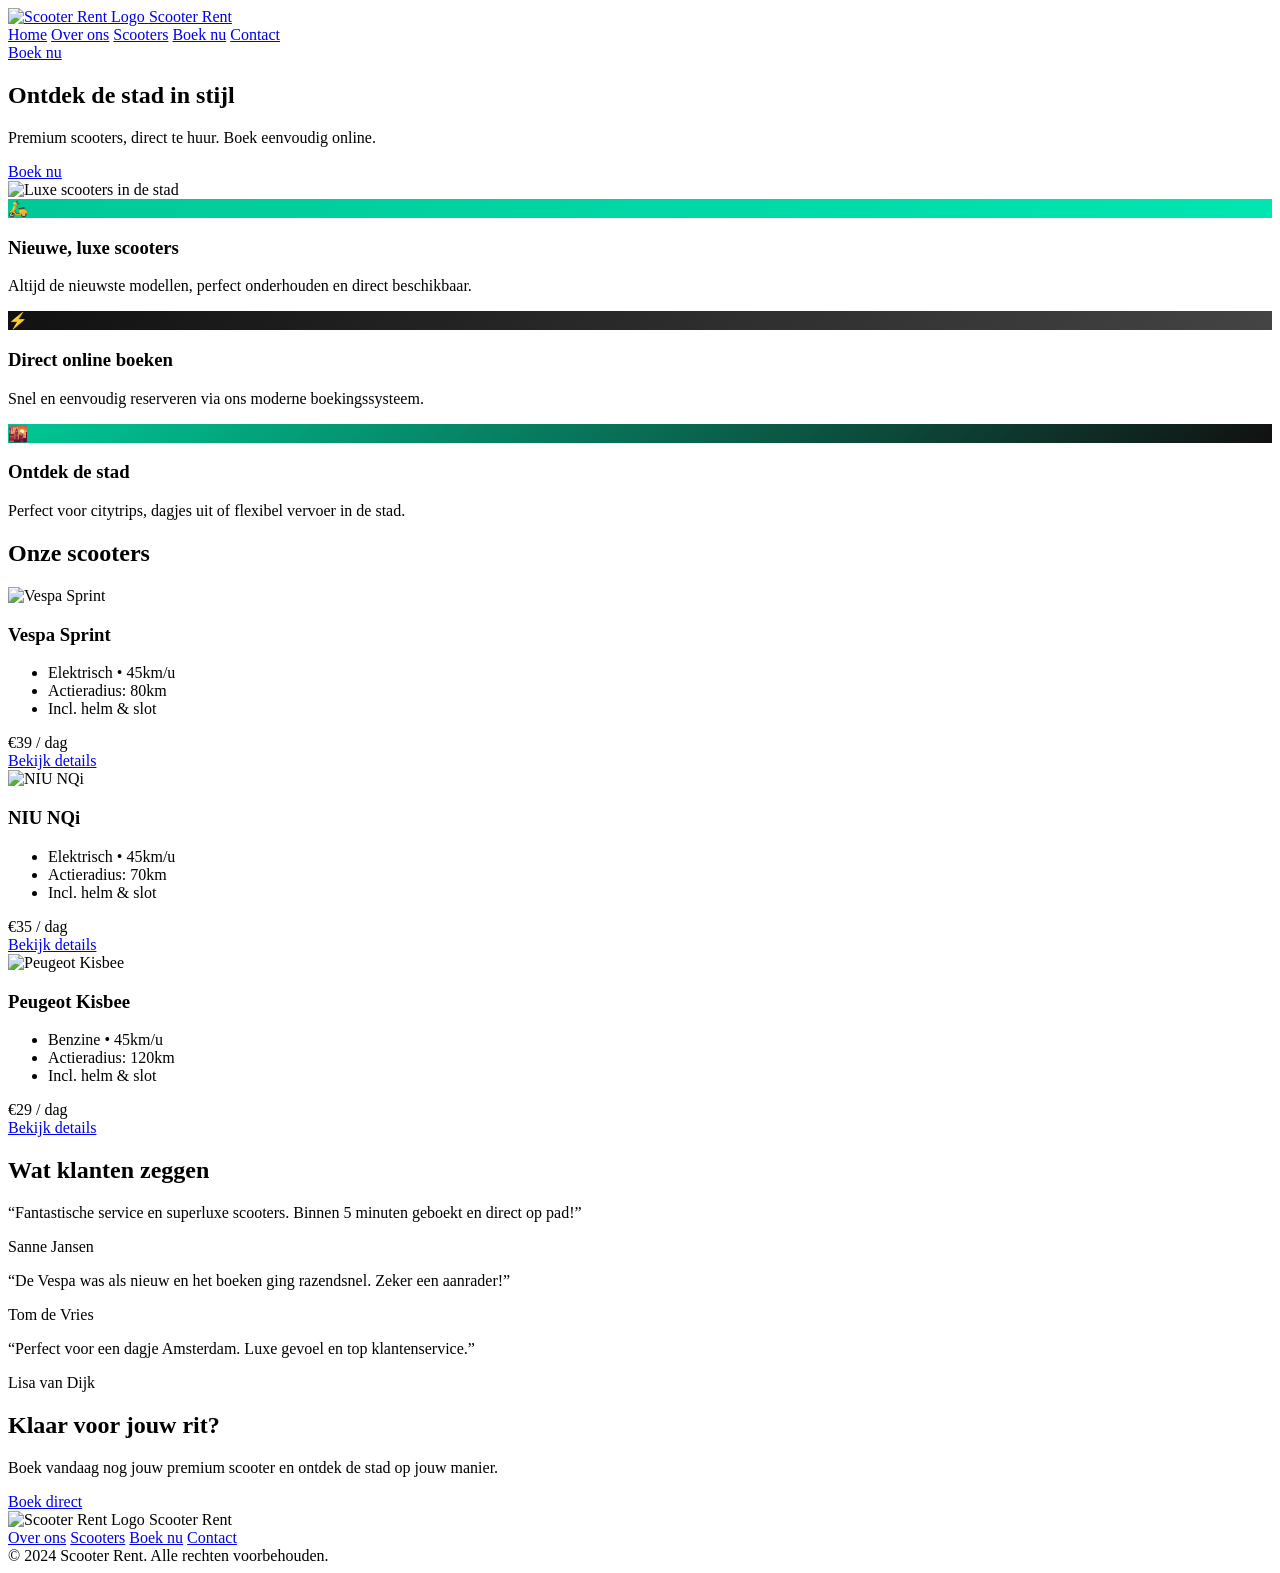
==== output/project/index.html @ 9b1661ab "Wilbert initial commit" ====
<!DOCTYPE html>
<html lang="nl">
<head>
  <meta charset="UTF-8">
  <meta name="viewport" content="width=device-width,initial-scale=1.0">
  <title>Scooter Rent – Luxe Scooter Verhuur</title>
  <link rel="stylesheet" href="/project/style.css">
  <link rel="preconnect" href="https://fonts.googleapis.com">
  <link rel="preconnect" href="https://fonts.gstatic.com" crossorigin>
  <link href="https://fonts.googleapis.com/css2?family=Inter:wght@400;600;700;800;900&display=swap" rel="stylesheet">
</head>
<body>
  <!-- Sticky Glass Navbar -->
  <nav class="navbar glass sticky">
    <div class="container nav-inner">
      <a href="/project/index.html" class="nav-logo">
        <img src="/project/scooter-logo.png" alt="Scooter Rent Logo" class="logo-img">
        <span>Scooter Rent</span>
      </a>
      <div class="nav-links">
        <a href="/project/index.html" class="nav-link active">Home</a>
        <a href="/project/about.html" class="nav-link">Over ons</a>
        <a href="/project/scooters.html" class="nav-link">Scooters</a>
        <a href="/project/booking.html" class="nav-link">Boek nu</a>
        <a href="/project/contact.html" class="nav-link">Contact</a>
      </div>
      <a href="/project/booking.html" class="btn btn-primary nav-cta">Boek nu</a>
    </div>
  </nav>

  <!-- Hero Section -->
  <section class="hero">
    <div class="container hero-grid">
      <div class="hero-content">
        <h1 class="hero-title animate-fadein">Ontdek de stad in stijl</h1>
        <p class="hero-sub animate-fadein-delay">Premium scooters, direct te huur. Boek eenvoudig online.</p>
        <a href="/project/booking.html" class="btn btn-primary hero-cta animate-slideup">Boek nu</a>
      </div>
      <div class="hero-image-wrap">
        <div class="hero-image-bg"></div>
        <img src="/project/hero-scooter.jpg" alt="Luxe scooters in de stad" class="hero-image" />
      </div>
    </div>
    <div class="hero-glow"></div>
  </section>

  <!-- Features / Why Us -->
  <section class="features">
    <div class="container features-grid">
      <div class="feature-card">
        <div class="feature-icon" style="background: linear-gradient(135deg,#00C896 0%,#00e6b2 100%);">🛵</div>
        <h3 class="feature-title">Nieuwe, luxe scooters</h3>
        <p class="feature-desc">Altijd de nieuwste modellen, perfect onderhouden en direct beschikbaar.</p>
      </div>
      <div class="feature-card">
        <div class="feature-icon" style="background: linear-gradient(135deg,#111 0%,#444 100%);">⚡</div>
        <h3 class="feature-title">Direct online boeken</h3>
        <p class="feature-desc">Snel en eenvoudig reserveren via ons moderne boekingssysteem.</p>
      </div>
      <div class="feature-card">
        <div class="feature-icon" style="background: linear-gradient(135deg,#00C896 0%,#111 100%);">🌇</div>
        <h3 class="feature-title">Ontdek de stad</h3>
        <p class="feature-desc">Perfect voor citytrips, dagjes uit of flexibel vervoer in de stad.</p>
      </div>
    </div>
  </section>

  <!-- Product Showcase -->
  <section class="scooter-showcase">
    <div class="container">
      <h2 class="section-title">Onze scooters</h2>
      <div class="scooter-grid">
        <div class="scooter-card">
          <img src="/project/scooter1.jpg" alt="Vespa Sprint" class="scooter-img">
          <div class="scooter-card-body">
            <h3 class="scooter-title">Vespa Sprint</h3>
            <ul class="scooter-specs">
              <li>Elektrisch • 45km/u</li>
              <li>Actieradius: 80km</li>
              <li>Incl. helm & slot</li>
            </ul>
            <div class="scooter-price">€39 / dag</div>
            <a href="/project/booking.html" class="btn btn-ghost">Bekijk details</a>
          </div>
        </div>
        <div class="scooter-card">
          <img src="/project/scooter2.jpg" alt="NIU NQi" class="scooter-img">
          <div class="scooter-card-body">
            <h3 class="scooter-title">NIU NQi</h3>
            <ul class="scooter-specs">
              <li>Elektrisch • 45km/u</li>
              <li>Actieradius: 70km</li>
              <li>Incl. helm & slot</li>
            </ul>
            <div class="scooter-price">€35 / dag</div>
            <a href="/project/booking.html" class="btn btn-ghost">Bekijk details</a>
          </div>
        </div>
        <div class="scooter-card">
          <img src="/project/scooter3.jpg" alt="Peugeot Kisbee" class="scooter-img">
          <div class="scooter-card-body">
            <h3 class="scooter-title">Peugeot Kisbee</h3>
            <ul class="scooter-specs">
              <li>Benzine • 45km/u</li>
              <li>Actieradius: 120km</li>
              <li>Incl. helm & slot</li>
            </ul>
            <div class="scooter-price">€29 / dag</div>
            <a href="/project/booking.html" class="btn btn-ghost">Bekijk details</a>
          </div>
        </div>
      </div>
    </div>
  </section>

  <!-- Testimonials -->
  <section class="testimonials">
    <div class="container">
      <h2 class="section-title">Wat klanten zeggen</h2>
      <div class="testimonial-grid">
        <div class="testimonial-card">
          <div class="testimonial-avatar" style="background-image:url('/project/user1.jpg')"></div>
          <div class="testimonial-body">
            <p class="testimonial-text">“Fantastische service en superluxe scooters. Binnen 5 minuten geboekt en direct op pad!”</p>
            <div class="testimonial-name">Sanne Jansen</div>
          </div>
        </div>
        <div class="testimonial-card">
          <div class="testimonial-avatar" style="background-image:url('/project/user2.jpg')"></div>
          <div class="testimonial-body">
            <p class="testimonial-text">“De Vespa was als nieuw en het boeken ging razendsnel. Zeker een aanrader!”</p>
            <div class="testimonial-name">Tom de Vries</div>
          </div>
        </div>
        <div class="testimonial-card">
          <div class="testimonial-avatar" style="background-image:url('/project/user3.jpg')"></div>
          <div class="testimonial-body">
            <p class="testimonial-text">“Perfect voor een dagje Amsterdam. Luxe gevoel en top klantenservice.”</p>
            <div class="testimonial-name">Lisa van Dijk</div>
          </div>
        </div>
      </div>
    </div>
  </section>

  <!-- CTA Banner -->
  <section class="cta-banner">
    <div class="container cta-banner-inner">
      <div class="cta-banner-content">
        <h2 class="cta-banner-title">Klaar voor jouw rit?</h2>
        <p class="cta-banner-desc">Boek vandaag nog jouw premium scooter en ontdek de stad op jouw manier.</p>
      </div>
      <a href="/project/booking.html" class="btn btn-primary btn-lg">Boek direct</a>
    </div>
  </section>

  <!-- Footer -->
  <footer class="footer">
    <div class="container footer-inner">
      <div class="footer-brand">
        <img src="/project/scooter-logo.png" alt="Scooter Rent Logo" class="footer-logo">
        <span>Scooter Rent</span>
      </div>
      <div class="footer-links">
        <a href="/project/about.html">Over ons</a>
        <a href="/project/scooters.html">Scooters</a>
        <a href="/project/booking.html">Boek nu</a>
        <a href="/project/contact.html">Contact</a>
      </div>
      <div class="footer-copy">
        &copy; 2024 Scooter Rent. Alle rechten voorbehouden.
      </div>
    </div>
  </footer>
  <script src="/project/app.js"></script>
</body>
</html>
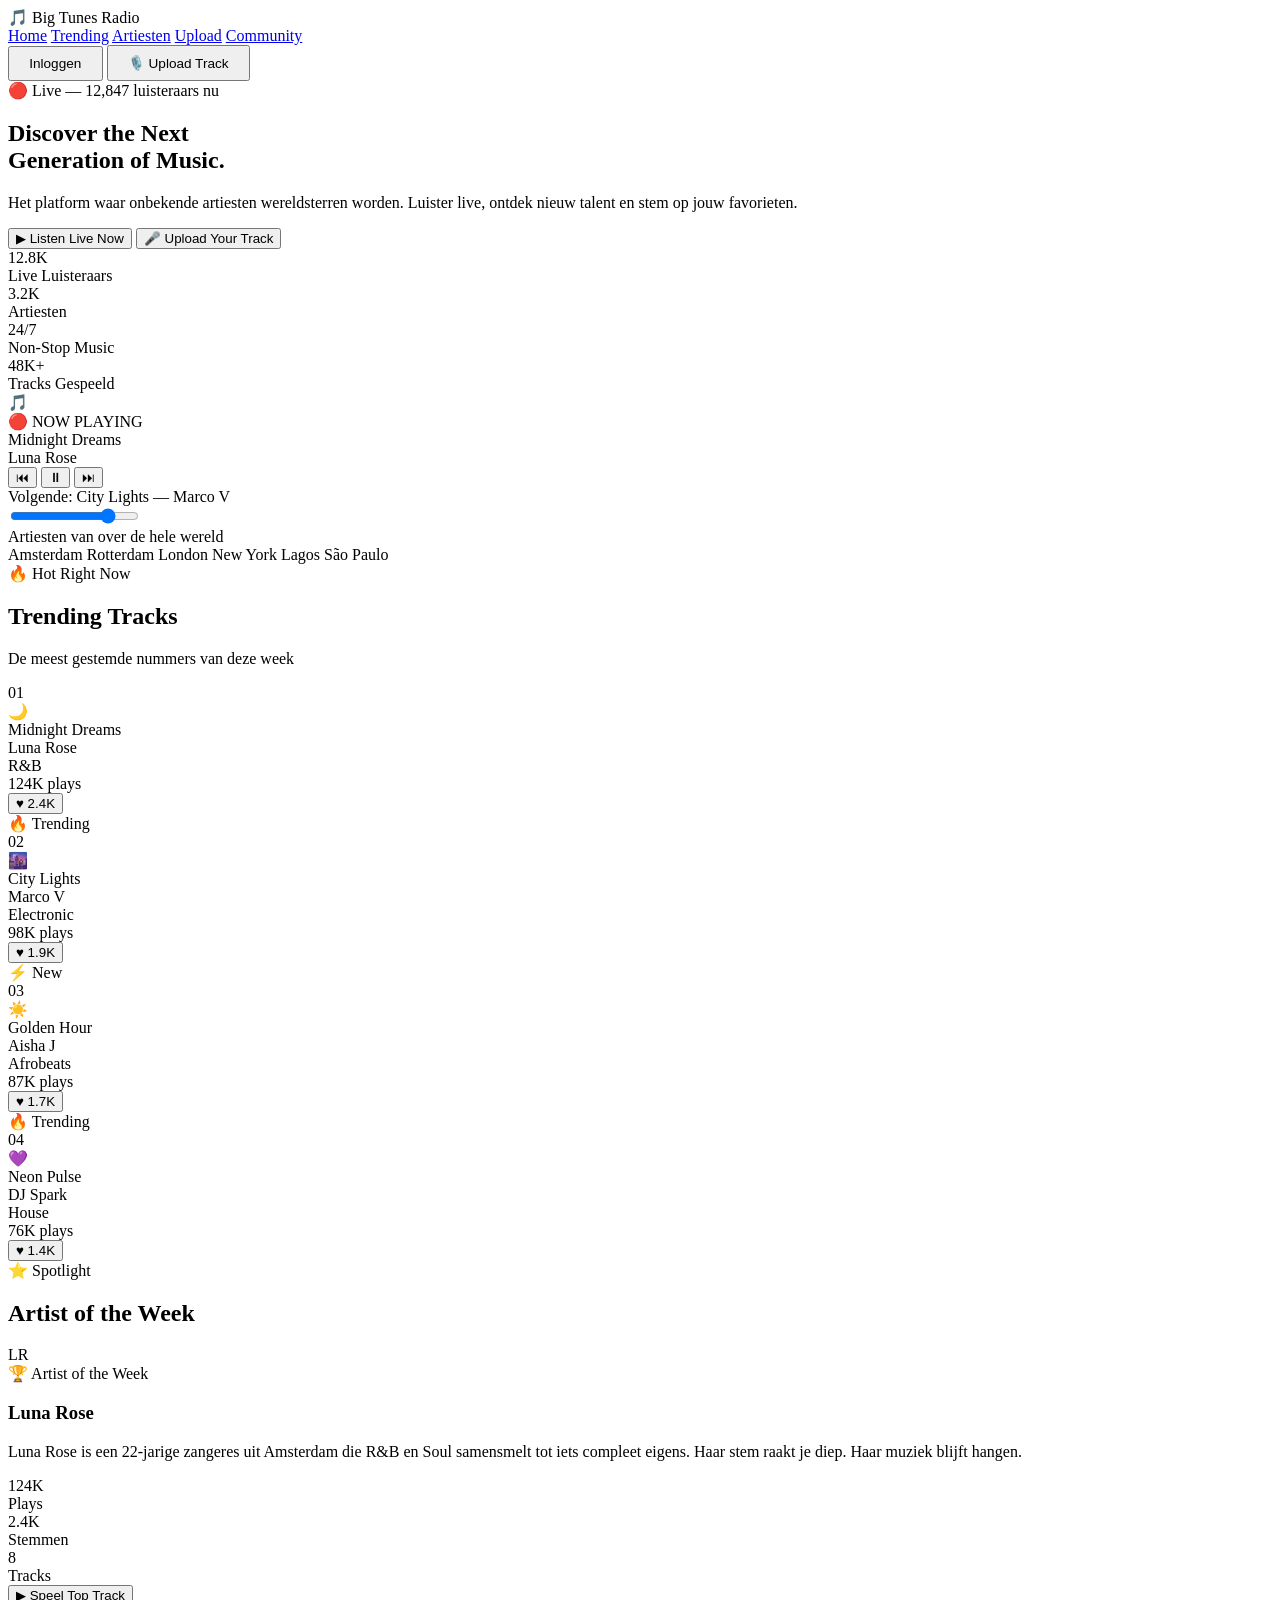
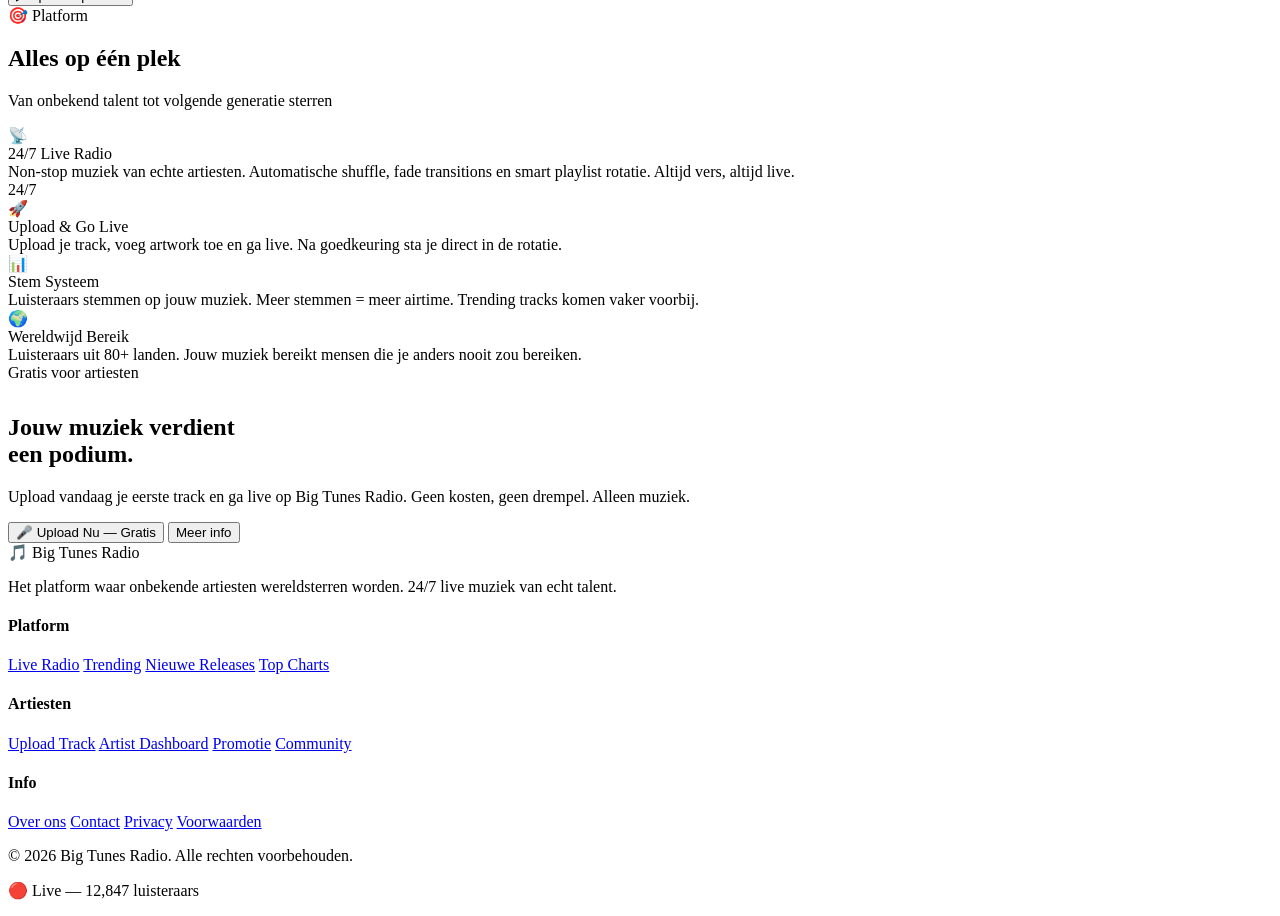
==== commit b6008bc2: "Replace Scooter Rent with Big Tunes Radio content" ====
--- a/output/project/index.html
+++ b/output/project/index.html
@@ -1,177 +1,268 @@
 <!DOCTYPE html>
 <html lang="nl">
 <head>
-  <meta charset="UTF-8">
-  <meta name="viewport" content="width=device-width,initial-scale=1.0">
-  <title>Scooter Rent – Luxe Scooter Verhuur</title>
-  <link rel="stylesheet" href="/project/style.css">
-  <link rel="preconnect" href="https://fonts.googleapis.com">
-  <link rel="preconnect" href="https://fonts.gstatic.com" crossorigin>
-  <link href="https://fonts.googleapis.com/css2?family=Inter:wght@400;600;700;800;900&display=swap" rel="stylesheet">
+<meta charset="UTF-8">
+<meta name="viewport" content="width=device-width, initial-scale=1.0">
+<title>Big Tunes Radio — Discover the Next Generation of Music</title>
+<link rel="stylesheet" href="/project/style.css">
 </head>
 <body>
-  <!-- Sticky Glass Navbar -->
-  <nav class="navbar glass sticky">
-    <div class="container nav-inner">
-      <a href="/project/index.html" class="nav-logo">
-        <img src="/project/scooter-logo.png" alt="Scooter Rent Logo" class="logo-img">
-        <span>Scooter Rent</span>
-      </a>
-      <div class="nav-links">
-        <a href="/project/index.html" class="nav-link active">Home</a>
-        <a href="/project/about.html" class="nav-link">Over ons</a>
-        <a href="/project/scooters.html" class="nav-link">Scooters</a>
-        <a href="/project/booking.html" class="nav-link">Boek nu</a>
-        <a href="/project/contact.html" class="nav-link">Contact</a>
-      </div>
-      <a href="/project/booking.html" class="btn btn-primary nav-cta">Boek nu</a>
-    </div>
-  </nav>
-
-  <!-- Hero Section -->
-  <section class="hero">
-    <div class="container hero-grid">
-      <div class="hero-content">
-        <h1 class="hero-title animate-fadein">Ontdek de stad in stijl</h1>
-        <p class="hero-sub animate-fadein-delay">Premium scooters, direct te huur. Boek eenvoudig online.</p>
-        <a href="/project/booking.html" class="btn btn-primary hero-cta animate-slideup">Boek nu</a>
-      </div>
-      <div class="hero-image-wrap">
-        <div class="hero-image-bg"></div>
-        <img src="/project/hero-scooter.jpg" alt="Luxe scooters in de stad" class="hero-image" />
-      </div>
-    </div>
-    <div class="hero-glow"></div>
-  </section>
-
-  <!-- Features / Why Us -->
-  <section class="features">
-    <div class="container features-grid">
-      <div class="feature-card">
-        <div class="feature-icon" style="background: linear-gradient(135deg,#00C896 0%,#00e6b2 100%);">🛵</div>
-        <h3 class="feature-title">Nieuwe, luxe scooters</h3>
-        <p class="feature-desc">Altijd de nieuwste modellen, perfect onderhouden en direct beschikbaar.</p>
-      </div>
-      <div class="feature-card">
-        <div class="feature-icon" style="background: linear-gradient(135deg,#111 0%,#444 100%);">⚡</div>
-        <h3 class="feature-title">Direct online boeken</h3>
-        <p class="feature-desc">Snel en eenvoudig reserveren via ons moderne boekingssysteem.</p>
-      </div>
-      <div class="feature-card">
-        <div class="feature-icon" style="background: linear-gradient(135deg,#00C896 0%,#111 100%);">🌇</div>
-        <h3 class="feature-title">Ontdek de stad</h3>
-        <p class="feature-desc">Perfect voor citytrips, dagjes uit of flexibel vervoer in de stad.</p>
-      </div>
-    </div>
-  </section>
-
-  <!-- Product Showcase -->
-  <section class="scooter-showcase">
-    <div class="container">
-      <h2 class="section-title">Onze scooters</h2>
-      <div class="scooter-grid">
-        <div class="scooter-card">
-          <img src="/project/scooter1.jpg" alt="Vespa Sprint" class="scooter-img">
-          <div class="scooter-card-body">
-            <h3 class="scooter-title">Vespa Sprint</h3>
-            <ul class="scooter-specs">
-              <li>Elektrisch • 45km/u</li>
-              <li>Actieradius: 80km</li>
-              <li>Incl. helm & slot</li>
-            </ul>
-            <div class="scooter-price">€39 / dag</div>
-            <a href="/project/booking.html" class="btn btn-ghost">Bekijk details</a>
-          </div>
-        </div>
-        <div class="scooter-card">
-          <img src="/project/scooter2.jpg" alt="NIU NQi" class="scooter-img">
-          <div class="scooter-card-body">
-            <h3 class="scooter-title">NIU NQi</h3>
-            <ul class="scooter-specs">
-              <li>Elektrisch • 45km/u</li>
-              <li>Actieradius: 70km</li>
-              <li>Incl. helm & slot</li>
-            </ul>
-            <div class="scooter-price">€35 / dag</div>
-            <a href="/project/booking.html" class="btn btn-ghost">Bekijk details</a>
-          </div>
-        </div>
-        <div class="scooter-card">
-          <img src="/project/scooter3.jpg" alt="Peugeot Kisbee" class="scooter-img">
-          <div class="scooter-card-body">
-            <h3 class="scooter-title">Peugeot Kisbee</h3>
-            <ul class="scooter-specs">
-              <li>Benzine • 45km/u</li>
-              <li>Actieradius: 120km</li>
-              <li>Incl. helm & slot</li>
-            </ul>
-            <div class="scooter-price">€29 / dag</div>
-            <a href="/project/booking.html" class="btn btn-ghost">Bekijk details</a>
-          </div>
-        </div>
-      </div>
-    </div>
-  </section>
-
-  <!-- Testimonials -->
-  <section class="testimonials">
-    <div class="container">
-      <h2 class="section-title">Wat klanten zeggen</h2>
-      <div class="testimonial-grid">
-        <div class="testimonial-card">
-          <div class="testimonial-avatar" style="background-image:url('/project/user1.jpg')"></div>
-          <div class="testimonial-body">
-            <p class="testimonial-text">“Fantastische service en superluxe scooters. Binnen 5 minuten geboekt en direct op pad!”</p>
-            <div class="testimonial-name">Sanne Jansen</div>
-          </div>
-        </div>
-        <div class="testimonial-card">
-          <div class="testimonial-avatar" style="background-image:url('/project/user2.jpg')"></div>
-          <div class="testimonial-body">
-            <p class="testimonial-text">“De Vespa was als nieuw en het boeken ging razendsnel. Zeker een aanrader!”</p>
-            <div class="testimonial-name">Tom de Vries</div>
-          </div>
-        </div>
-        <div class="testimonial-card">
-          <div class="testimonial-avatar" style="background-image:url('/project/user3.jpg')"></div>
-          <div class="testimonial-body">
-            <p class="testimonial-text">“Perfect voor een dagje Amsterdam. Luxe gevoel en top klantenservice.”</p>
-            <div class="testimonial-name">Lisa van Dijk</div>
-          </div>
-        </div>
-      </div>
-    </div>
-  </section>
-
-  <!-- CTA Banner -->
-  <section class="cta-banner">
-    <div class="container cta-banner-inner">
-      <div class="cta-banner-content">
-        <h2 class="cta-banner-title">Klaar voor jouw rit?</h2>
-        <p class="cta-banner-desc">Boek vandaag nog jouw premium scooter en ontdek de stad op jouw manier.</p>
-      </div>
-      <a href="/project/booking.html" class="btn btn-primary btn-lg">Boek direct</a>
-    </div>
-  </section>
-
-  <!-- Footer -->
-  <footer class="footer">
-    <div class="container footer-inner">
-      <div class="footer-brand">
-        <img src="/project/scooter-logo.png" alt="Scooter Rent Logo" class="footer-logo">
-        <span>Scooter Rent</span>
-      </div>
-      <div class="footer-links">
-        <a href="/project/about.html">Over ons</a>
-        <a href="/project/scooters.html">Scooters</a>
-        <a href="/project/booking.html">Boek nu</a>
-        <a href="/project/contact.html">Contact</a>
-      </div>
-      <div class="footer-copy">
-        &copy; 2024 Scooter Rent. Alle rechten voorbehouden.
-      </div>
-    </div>
-  </footer>
-  <script src="/project/app.js"></script>
+
+<!-- NAVBAR -->
+<nav>
+  <div class="nav-logo">🎵 Big Tunes Radio</div>
+  <div class="nav-links">
+    <a href="#">Home</a>
+    <a href="#">Trending</a>
+    <a href="#">Artiesten</a>
+    <a href="#">Upload</a>
+    <a href="#">Community</a>
+  </div>
+  <div class="nav-right">
+    <button class="btn-ghost" style="padding:0.5rem 1.2rem;font-size:0.85rem">Inloggen</button>
+    <button class="btn-primary" style="padding:0.5rem 1.2rem;font-size:0.85rem">🎙️ Upload Track</button>
+  </div>
+</nav>
+
+<!-- HERO -->
+<section class="hero">
+  <div class="orb orb-1"></div>
+  <div class="orb orb-2"></div>
+  <div class="orb orb-3"></div>
+  <div class="hero-inner">
+    <div class="hero-badge"><span class="badge-pulse"></span> 🔴 Live — 12,847 luisteraars nu</div>
+    <h1 class="gradient-text">Discover the Next<br>Generation of Music.</h1>
+    <p>Het platform waar onbekende artiesten wereldsterren worden. Luister live, ontdek nieuw talent en stem op jouw favorieten.</p>
+    <div class="hero-btns">
+      <button class="btn-primary" onclick="togglePlayer()">▶ Listen Live Now</button>
+      <button class="btn-ghost">🎤 Upload Your Track</button>
+    </div>
+    <div class="hero-stats">
+      <div class="stat-item"><div class="stat-num">12.8K</div><div class="stat-label">Live Luisteraars</div></div>
+      <div class="stat-item"><div class="stat-num">3.2K</div><div class="stat-label">Artiesten</div></div>
+      <div class="stat-item"><div class="stat-num">24/7</div><div class="stat-label">Non-Stop Music</div></div>
+      <div class="stat-item"><div class="stat-num">48K+</div><div class="stat-label">Tracks Gespeeld</div></div>
+    </div>
+  </div>
+</section>
+
+<!-- LIVE PLAYER -->
+<div class="live-player-bar" id="playerBar">
+  <div class="player-left">
+    <div class="player-cover">🎵</div>
+    <div class="player-info">
+      <div class="now-playing-label">🔴 NOW PLAYING</div>
+      <div class="player-title" id="trackTitle">Midnight Dreams</div>
+      <div class="player-artist" id="trackArtist">Luna Rose</div>
+    </div>
+  </div>
+  <div class="player-center">
+    <div class="equalizer" id="eq">
+      <span></span><span></span><span></span><span></span><span></span>
+      <span></span><span></span><span></span><span></span><span></span>
+    </div>
+    <div class="player-controls">
+      <button class="ctrl-btn" onclick="prevTrack()">⏮</button>
+      <button class="ctrl-btn play-btn" id="playBtn" onclick="togglePlay()">⏸</button>
+      <button class="ctrl-btn" onclick="nextTrack()">⏭</button>
+    </div>
+  </div>
+  <div class="player-right">
+    <div class="next-up">Volgende: <span id="nextTrack">City Lights — Marco V</span></div>
+    <input type="range" class="volume-slider" value="80" oninput="setVolume(this.value)">
+  </div>
+</div>
+
+<!-- LOGO BAR -->
+<div class="logo-bar">
+  <span class="logo-bar-label">Artiesten van over de hele wereld</span>
+  <div class="logo-bar-items">
+    <span class="logo-bar-item">Amsterdam</span>
+    <span class="logo-bar-item">Rotterdam</span>
+    <span class="logo-bar-item">London</span>
+    <span class="logo-bar-item">New York</span>
+    <span class="logo-bar-item">Lagos</span>
+    <span class="logo-bar-item">São Paulo</span>
+  </div>
+</div>
+
+<!-- TRENDING -->
+<section style="background:var(--bg2)">
+  <div class="container">
+    <div class="section-header fade-up">
+      <span class="section-tag">🔥 Hot Right Now</span>
+      <h2 class="section-title">Trending Tracks</h2>
+      <p class="section-sub">De meest gestemde nummers van deze week</p>
+    </div>
+    <div class="tracks-list">
+      <div class="track-row glass-card fade-up" onclick="playTrack('Midnight Dreams','Luna Rose')">
+        <div class="track-num">01</div>
+        <div class="track-cover">🌙</div>
+        <div class="track-info">
+          <div class="track-name">Midnight Dreams</div>
+          <div class="track-artist">Luna Rose</div>
+        </div>
+        <div class="track-genre">R&B</div>
+        <div class="track-plays">124K plays</div>
+        <div class="track-vote">
+          <button class="vote-btn" onclick="vote(this,event)">♥ 2.4K</button>
+        </div>
+        <div class="track-badge trending-badge">🔥 Trending</div>
+      </div>
+      <div class="track-row glass-card fade-up fade-up-delay-1" onclick="playTrack('City Lights','Marco V')">
+        <div class="track-num">02</div>
+        <div class="track-cover">🌆</div>
+        <div class="track-info">
+          <div class="track-name">City Lights</div>
+          <div class="track-artist">Marco V</div>
+        </div>
+        <div class="track-genre">Electronic</div>
+        <div class="track-plays">98K plays</div>
+        <div class="track-vote">
+          <button class="vote-btn" onclick="vote(this,event)">♥ 1.9K</button>
+        </div>
+        <div class="track-badge new-badge">⚡ New</div>
+      </div>
+      <div class="track-row glass-card fade-up fade-up-delay-2" onclick="playTrack('Golden Hour','Aisha J')">
+        <div class="track-num">03</div>
+        <div class="track-cover">☀️</div>
+        <div class="track-info">
+          <div class="track-name">Golden Hour</div>
+          <div class="track-artist">Aisha J</div>
+        </div>
+        <div class="track-genre">Afrobeats</div>
+        <div class="track-plays">87K plays</div>
+        <div class="track-vote">
+          <button class="vote-btn" onclick="vote(this,event)">♥ 1.7K</button>
+        </div>
+        <div class="track-badge trending-badge">🔥 Trending</div>
+      </div>
+      <div class="track-row glass-card fade-up fade-up-delay-3" onclick="playTrack('Neon Pulse','DJ Spark')">
+        <div class="track-num">04</div>
+        <div class="track-cover">💜</div>
+        <div class="track-info">
+          <div class="track-name">Neon Pulse</div>
+          <div class="track-artist">DJ Spark</div>
+        </div>
+        <div class="track-genre">House</div>
+        <div class="track-plays">76K plays</div>
+        <div class="track-vote">
+          <button class="vote-btn" onclick="vote(this,event)">♥ 1.4K</button>
+        </div>
+        <div class="track-badge"></div>
+      </div>
+    </div>
+  </div>
+</section>
+
+<!-- ARTIST OF THE WEEK -->
+<section style="background:var(--bg)">
+  <div class="container">
+    <div class="section-header fade-up">
+      <span class="section-tag">⭐ Spotlight</span>
+      <h2 class="section-title">Artist of the Week</h2>
+    </div>
+    <div class="artist-spotlight glass-card fade-up">
+      <div class="spotlight-orb"></div>
+      <div class="spotlight-avatar">LR</div>
+      <div class="spotlight-info">
+        <div class="spotlight-badge">🏆 Artist of the Week</div>
+        <h3 class="spotlight-name">Luna Rose</h3>
+        <p class="spotlight-bio">Luna Rose is een 22-jarige zangeres uit Amsterdam die R&B en Soul samensmelt tot iets compleet eigens. Haar stem raakt je diep. Haar muziek blijft hangen.</p>
+        <div class="spotlight-stats">
+          <div class="sp-stat"><div class="sp-num">124K</div><div class="sp-label">Plays</div></div>
+          <div class="sp-stat"><div class="sp-num">2.4K</div><div class="sp-label">Stemmen</div></div>
+          <div class="sp-stat"><div class="sp-num">8</div><div class="sp-label">Tracks</div></div>
+        </div>
+        <button class="btn-primary" onclick="playTrack('Midnight Dreams','Luna Rose')">▶ Speel Top Track</button>
+      </div>
+    </div>
+  </div>
+</section>
+
+<!-- BENTO FEATURES -->
+<section style="background:var(--bg2)">
+  <div class="container">
+    <div class="section-header fade-up">
+      <span class="section-tag">🎯 Platform</span>
+      <h2 class="section-title">Alles op één plek</h2>
+      <p class="section-sub">Van onbekend talent tot volgende generatie sterren</p>
+    </div>
+    <div class="bento-grid">
+      <div class="glass-card span-2 fade-up">
+        <div class="icon-box icon-purple">📡</div>
+        <div class="card-title">24/7 Live Radio</div>
+        <div class="card-desc">Non-stop muziek van echte artiesten. Automatische shuffle, fade transitions en smart playlist rotatie. Altijd vers, altijd live.</div>
+        <div class="card-big-num">24/7</div>
+      </div>
+      <div class="glass-card fade-up fade-up-delay-1">
+        <div class="icon-box icon-pink">🚀</div>
+        <div class="card-title">Upload & Go Live</div>
+        <div class="card-desc">Upload je track, voeg artwork toe en ga live. Na goedkeuring sta je direct in de rotatie.</div>
+      </div>
+      <div class="glass-card fade-up fade-up-delay-2">
+        <div class="icon-box icon-cyan">📊</div>
+        <div class="card-title">Stem Systeem</div>
+        <div class="card-desc">Luisteraars stemmen op jouw muziek. Meer stemmen = meer airtime. Trending tracks komen vaker voorbij.</div>
+      </div>
+      <div class="glass-card fade-up fade-up-delay-3">
+        <div class="icon-box icon-amber">🌍</div>
+        <div class="card-title">Wereldwijd Bereik</div>
+        <div class="card-desc">Luisteraars uit 80+ landen. Jouw muziek bereikt mensen die je anders nooit zou bereiken.</div>
+      </div>
+    </div>
+  </div>
+</section>
+
+<!-- UPLOAD CTA -->
+<section class="cta-section">
+  <div class="orb orb-1" style="opacity:0.5"></div>
+  <div class="container" style="position:relative;z-index:2">
+    <div class="hero-badge" style="margin:0 auto 2rem"><span class="badge-pulse"></span> Gratis voor artiesten</div>
+    <h2 class="gradient-text fade-up">Jouw muziek verdient<br>een podium.</h2>
+    <p class="fade-up">Upload vandaag je eerste track en ga live op Big Tunes Radio. Geen kosten, geen drempel. Alleen muziek.</p>
+    <div class="cta-btns fade-up">
+      <button class="btn-primary">🎤 Upload Nu — Gratis</button>
+      <button class="btn-ghost">Meer info</button>
+    </div>
+  </div>
+</section>
+
+<!-- FOOTER -->
+<footer>
+  <div class="footer-top">
+    <div class="footer-brand">
+      <div class="nav-logo">🎵 Big Tunes Radio</div>
+      <p>Het platform waar onbekende artiesten wereldsterren worden. 24/7 live muziek van echt talent.</p>
+    </div>
+    <div class="footer-col">
+      <h4>Platform</h4>
+      <a href="#">Live Radio</a>
+      <a href="#">Trending</a>
+      <a href="#">Nieuwe Releases</a>
+      <a href="#">Top Charts</a>
+    </div>
+    <div class="footer-col">
+      <h4>Artiesten</h4>
+      <a href="#">Upload Track</a>
+      <a href="#">Artist Dashboard</a>
+      <a href="#">Promotie</a>
+      <a href="#">Community</a>
+    </div>
+    <div class="footer-col">
+      <h4>Info</h4>
+      <a href="#">Over ons</a>
+      <a href="#">Contact</a>
+      <a href="#">Privacy</a>
+      <a href="#">Voorwaarden</a>
+    </div>
+  </div>
+  <div class="footer-bottom">
+    <p>© 2026 Big Tunes Radio. Alle rechten voorbehouden.</p>
+    <p style="color:var(--accent)">🔴 Live — 12,847 luisteraars</p>
+  </div>
+</footer>
+
+<script src="/project/app.js"></script>
 </body>
-</html>+</html>
